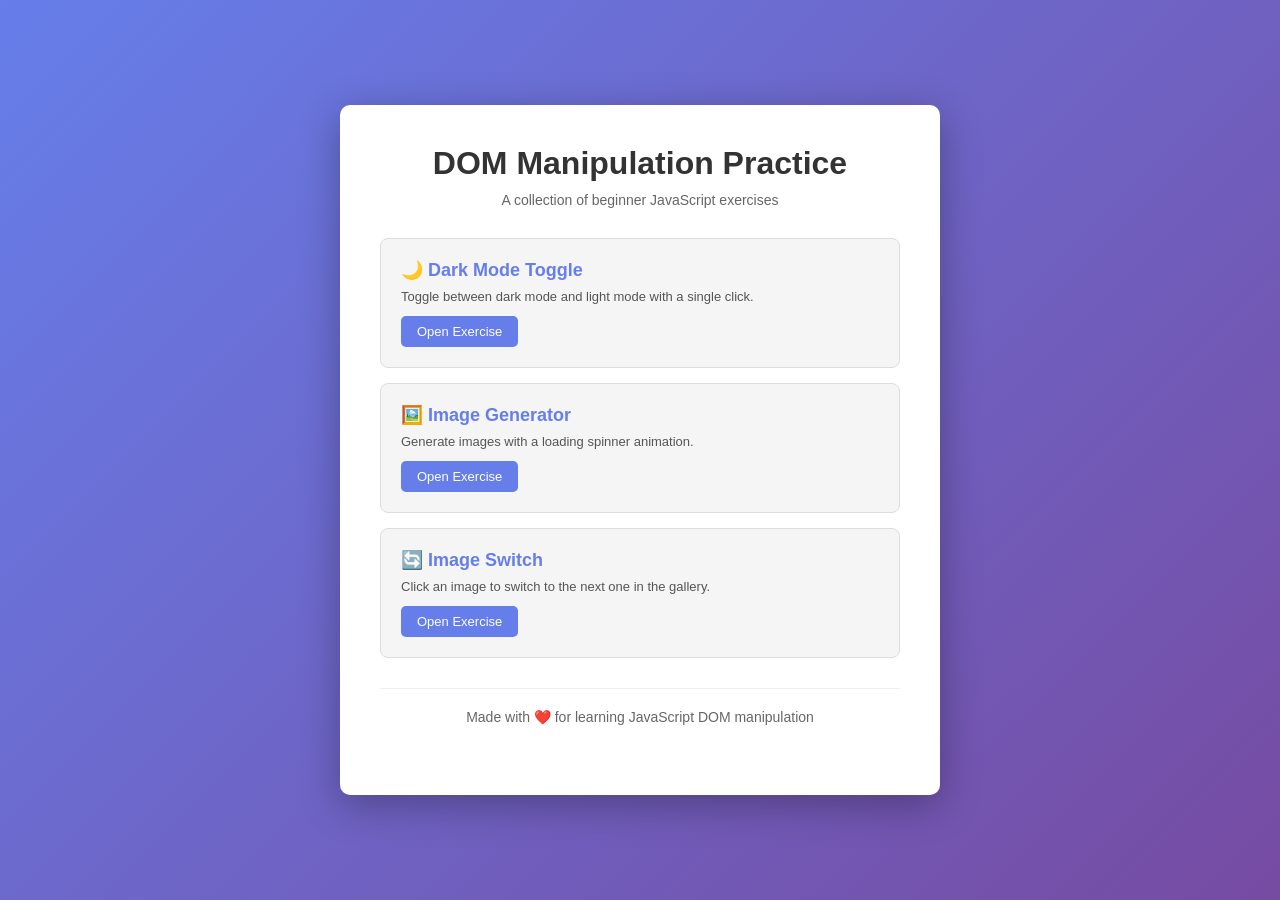
==== dom-manipulation-practice/index.html @ 4b9cc94f "Add landing page" ====
<!DOCTYPE html>
<html lang="en">
<head>
  <meta charset="UTF-8">
  <meta name="viewport" content="width=device-width, initial-scale=1.0">
  <title>DOM Manipulation Practice</title>
  <style>
    * {
      margin: 0;
      padding: 0;
      box-sizing: border-box;
    }

    body {
      font-family: Arial, sans-serif;
      background: linear-gradient(135deg, #667eea 0%, #764ba2 100%);
      min-height: 100vh;
      display: flex;
      justify-content: center;
      align-items: center;
      padding: 20px;
    }

    .container {
      background: white;
      border-radius: 10px;
      box-shadow: 0 10px 40px rgba(0, 0, 0, 0.3);
      padding: 40px;
      max-width: 600px;
      width: 100%;
    }

    h1 {
      color: #333;
      margin-bottom: 10px;
      text-align: center;
    }

    p {
      color: #666;
      text-align: center;
      margin-bottom: 30px;
      font-size: 14px;
    }

    .exercise-list {
      display: flex;
      flex-direction: column;
      gap: 15px;
    }

    .exercise-card {
      background: #f5f5f5;
      border: 1px solid #ddd;
      border-radius: 8px;
      padding: 20px;
      transition: transform 0.3s, box-shadow 0.3s;
    }

    .exercise-card:hover {
      transform: translateY(-5px);
      box-shadow: 0 5px 15px rgba(0, 0, 0, 0.1);
    }

    .exercise-card h2 {
      color: #667eea;
      font-size: 18px;
      margin-bottom: 8px;
    }

    .exercise-card p {
      color: #555;
      font-size: 13px;
      margin-bottom: 12px;
      text-align: left;
    }

    .exercise-card a {
      display: inline-block;
      background: #667eea;
      color: white;
      text-decoration: none;
      padding: 8px 16px;
      border-radius: 5px;
      font-size: 13px;
      transition: background 0.3s;
    }

    .exercise-card a:hover {
      background: #764ba2;
    }

    footer {
      text-align: center;
      margin-top: 30px;
      border-top: 1px solid #eee;
      padding-top: 20px;
      color: #888;
      font-size: 12px;
    }
  </style>
</head>
<body>
  <div class="container">
    <h1>DOM Manipulation Practice</h1>
    <p>A collection of beginner JavaScript exercises</p>

    <div class="exercise-list">
      <div class="exercise-card">
        <h2>🌙 Dark Mode Toggle</h2>
        <p>Toggle between dark mode and light mode with a single click.</p>
        <a href="./dark-mode-toggle/index.html">Open Exercise</a>
      </div>

      <div class="exercise-card">
        <h2>🖼️ Image Generator</h2>
        <p>Generate images with a loading spinner animation.</p>
        <a href="./image-generator/index.html">Open Exercise</a>
      </div>

      <div class="exercise-card">
        <h2>🔄 Image Switch</h2>
        <p>Click an image to switch to the next one in the gallery.</p>
        <a href="./image-switch/index.html">Open Exercise</a>
      </div>
    </div>

    <footer>
      <p>Made with ❤️ for learning JavaScript DOM manipulation</p>
    </footer>
  </div>
</body>
</html>
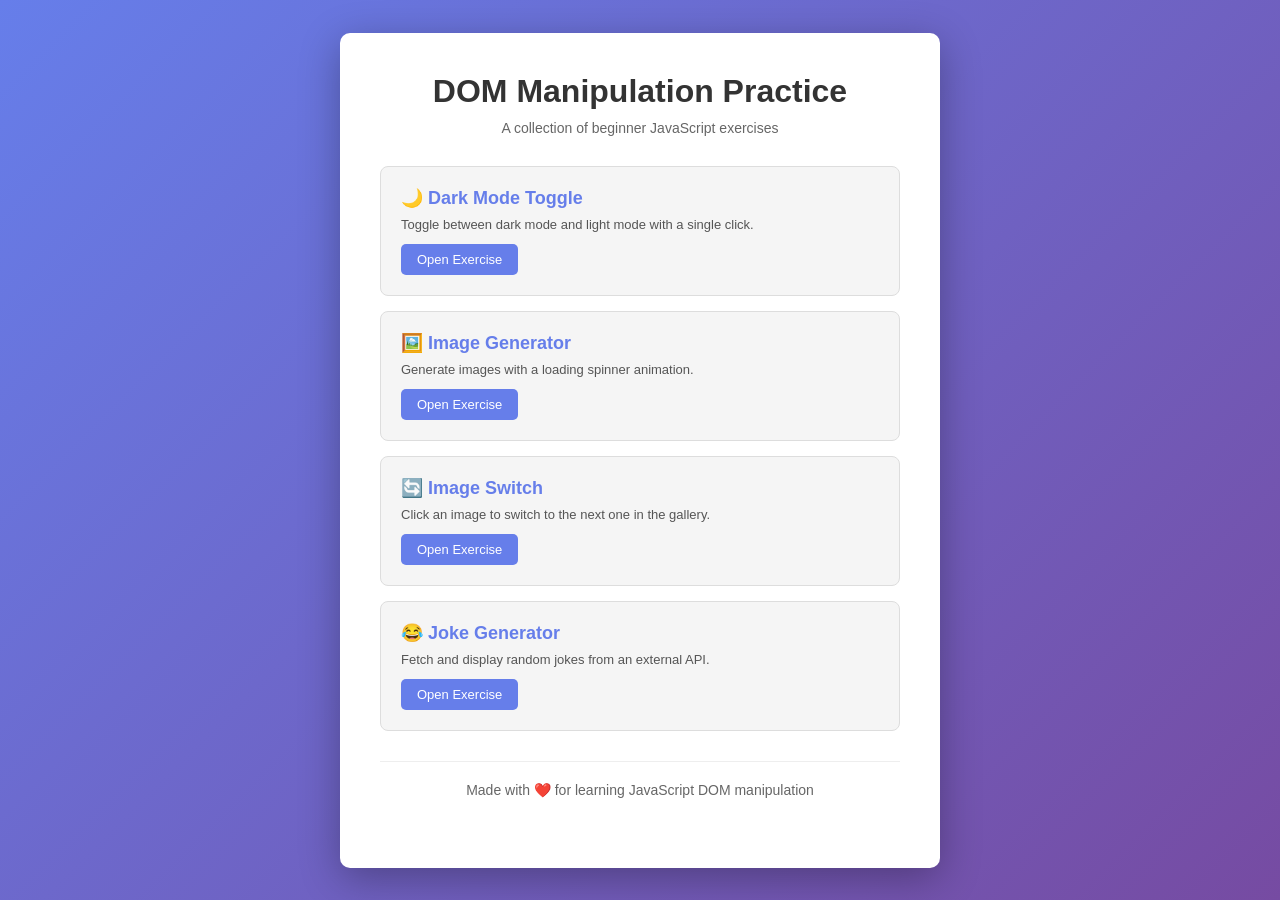
==== commit 42aef0b4: "Add joke-generator exercise with HTML, CSS, JS and update README Co-authored-by: AdamBraija <1880742" ====
--- a/dom-manipulation-practice/index.html
+++ b/dom-manipulation-practice/index.html
@@ -123,6 +123,12 @@
         <p>Click an image to switch to the next one in the gallery.</p>
         <a href="./image-switch/index.html">Open Exercise</a>
       </div>
+
+      <div class="exercise-card">
+        <h2>😂 Joke Generator</h2>
+        <p>Fetch and display random jokes from an external API.</p>
+        <a href="./joke-generator/index.html">Open Exercise</a>
+      </div>
     </div>
 
     <footer>
